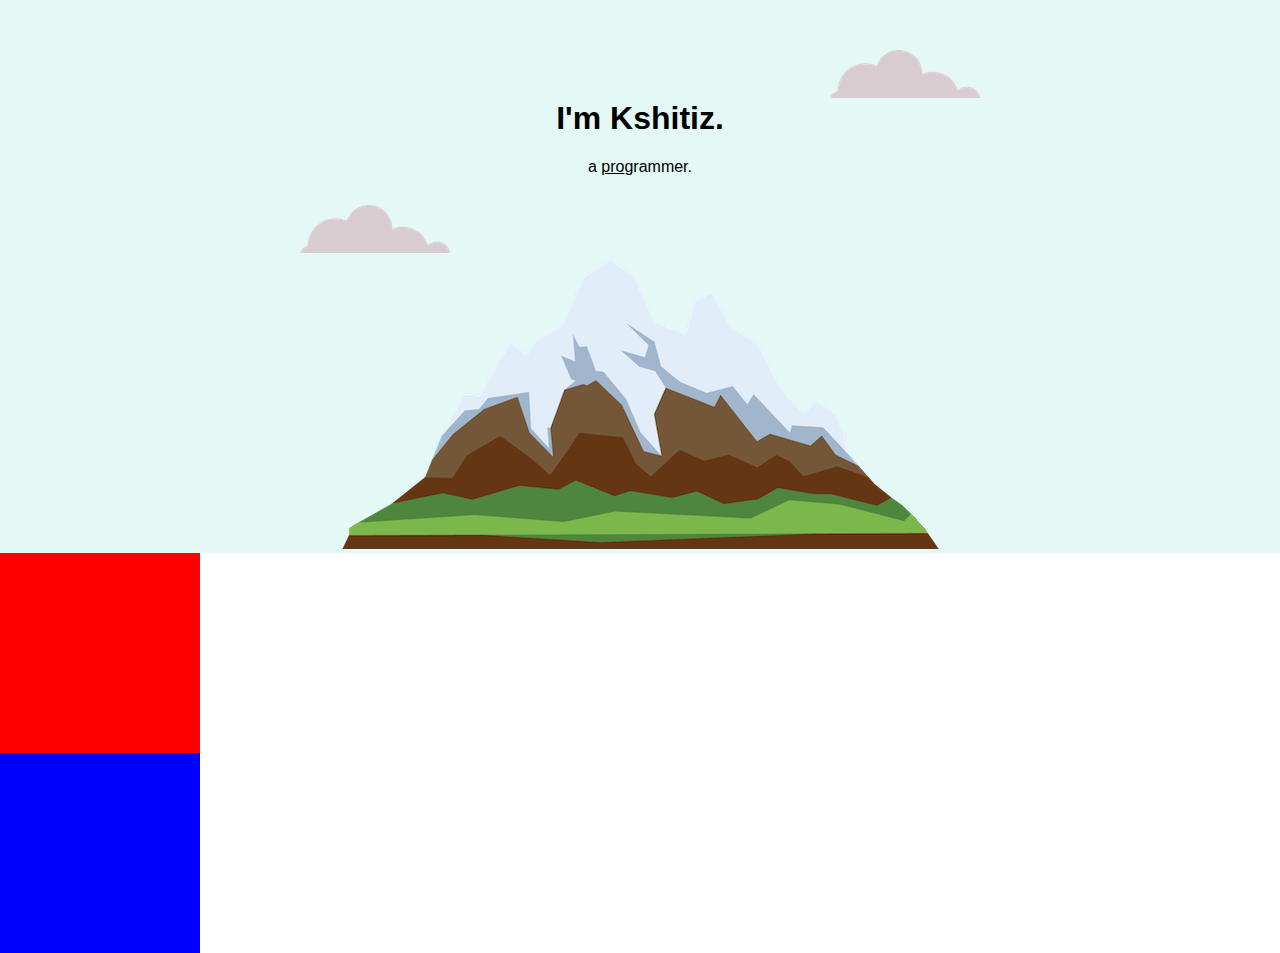
==== CSS-My Site/index.html @ 1b229135 "using ATOM" ====
<!DOCTYPE html>
<html lang="en" dir="ltr">

<head>
  <meta charset="utf-8">
  <title>Kshitiz__b</title>
  <link rel="stylesheet" href="css/styles.css">
  <link rel="icon" href="skull_custoji.ico">
</head>

<body>

  <div class="top_container">
    <img src="images/cloud.png" class="top-cloud" alt="cloud-img">
    <h1>I'm Kshitiz.</h1>
    <p>a <span class="pro">pro</span>grammer.</p>
    <img src="images/cloud.png" class="bottom-cloud" alt="cloud-img">
    <img src="images/mountain.png" alt="mountain-img">
  </div>

  <div class="middle_container">

  </div>

  <div class="bottom_container">

  </div>


</body>

</html>
---- CSS-My Site/css/styles.css ----
body {
  margin: 0;
  text-align: center;
  font-family: "Helvetica Neue", Helvetica, Arial, sans-serif;
}

h1 {
  margin-top: 0;

}

.top_container {
  background-color: #E4F9F5;
  position: relative;
  padding-top: 100px;

}

.middle_container {
  background-color: red;
  height: 200px;
  width: 200px;
}

.bottom_container {
  background-color: blue;
  height: 200px;
  width: 200px;
}

.pro {
  text-decoration: underline;
}

.top-cloud {
  position: absolute;
  right: 300px;
  top: 50px;

}

.bottom-cloud {
  position: absolute;
  left: 300px;
  bottom: 300px;

}
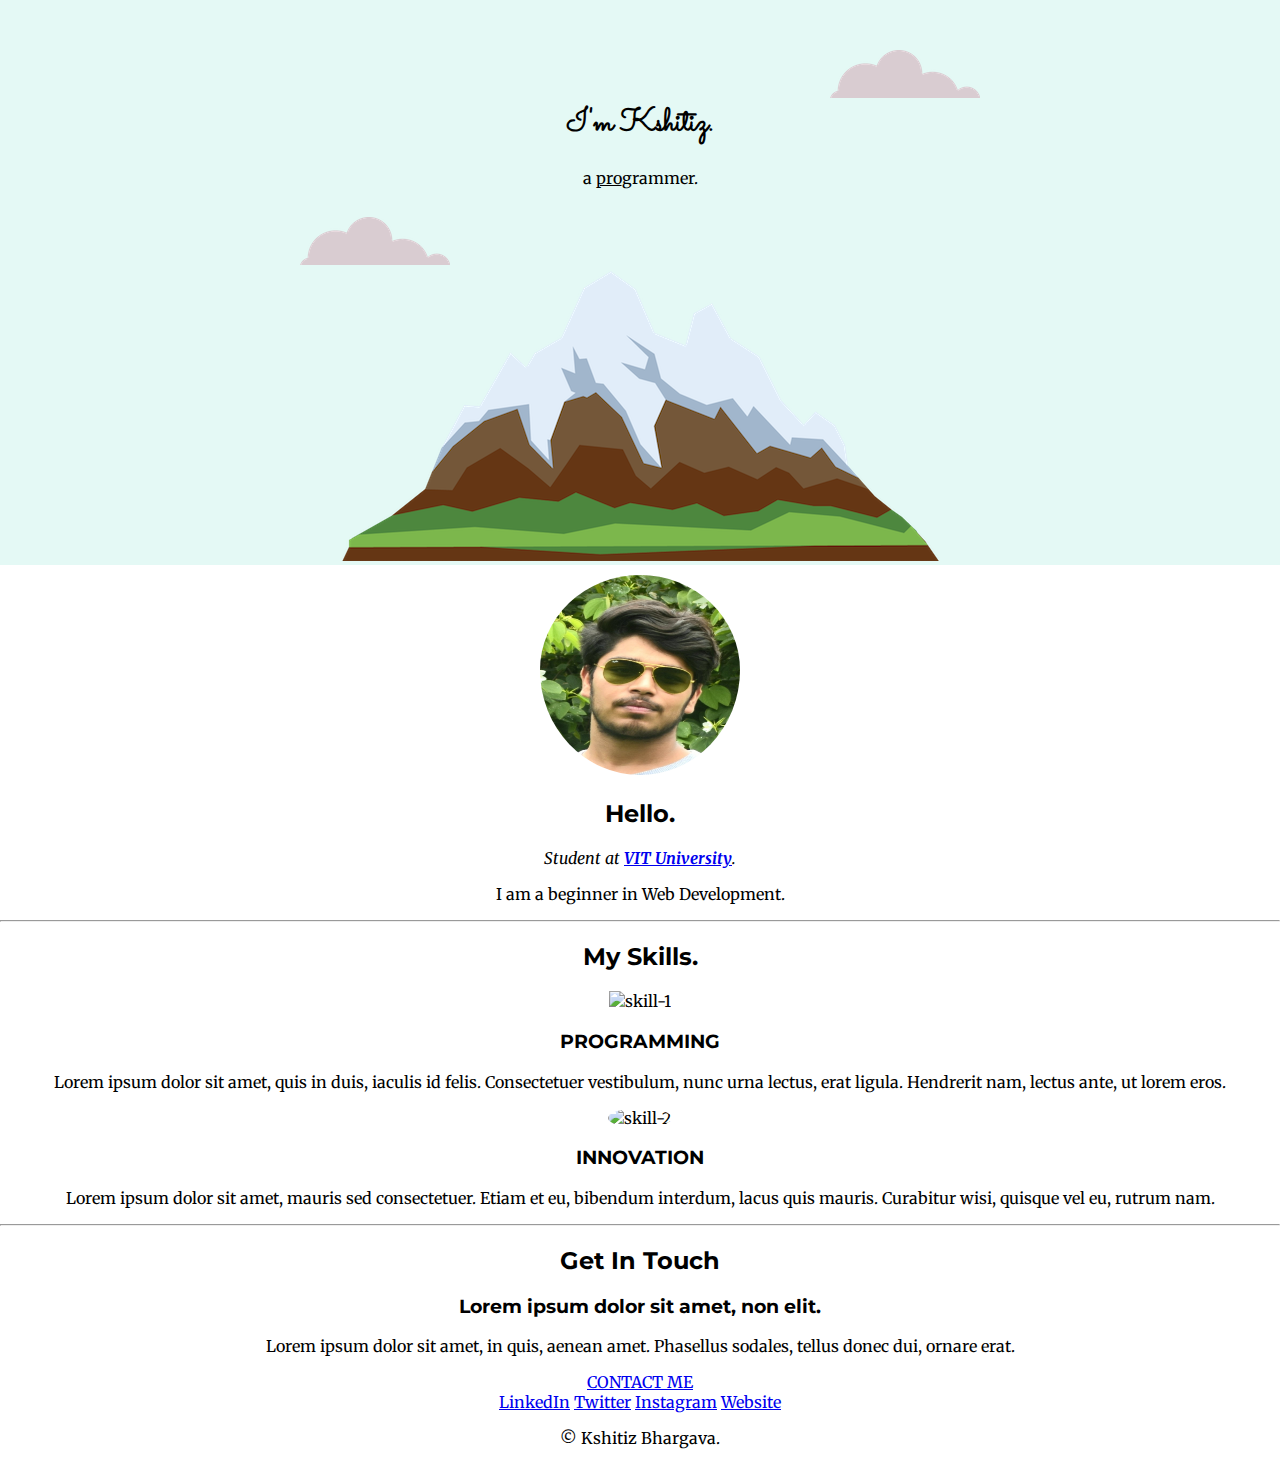
==== commit 60f5e587: "USING ATOM" ====
--- a/CSS-My Site/index.html
+++ b/CSS-My Site/index.html
@@ -6,6 +6,9 @@
   <title>Kshitiz__b</title>
   <link rel="stylesheet" href="css/styles.css">
   <link rel="icon" href="skull_custoji.ico">
+  <link rel="preconnect" href="https://fonts.googleapis.com">
+  <link rel="preconnect" href="https://fonts.gstatic.com" crossorigin>
+  <link href="https://fonts.googleapis.com/css2?family=Merriweather&family=Montserrat&family=Sacramento&display=swap" rel="stylesheet">
 </head>
 
 <body>
@@ -18,11 +21,45 @@
     <img src="images/mountain.png" alt="mountain-img">
   </div>
 
-  <div class="middle_container">
-
+  <div class="middle-container">
+    <div class="profile">
+      <img class="profile-photo" src="images\kshitiz1.jpg" alt="profile-photo" height="200" width="200">
+      <h2>Hello.</h2>
+      <p><em>Student at <strong><a href="https://vtop.vit.ac.in/vtop/open/page">VIT University</a></strong>.</em></p>
+      <p>I am a beginner in Web Development.</p>
+    </div>
+    <hr>
+    <div class="skills">
+      <h2>My Skills.</h2>
+      <div class="skill-row">
+        <img class="skill-1" src="https://media.giphy.com/media/juua9i2c2fA0AIp2iq/giphy.gif" alt="skill-1" height="300">
+        <h3>PROGRAMMING</h3>
+        <p>Lorem ipsum dolor sit amet, quis in duis, iaculis id felis. Consectetuer vestibulum, nunc urna lectus, erat ligula. Hendrerit nam, lectus ante, ut lorem eros.</p>
+      </div>
+      <div class="skill-row">
+        <img class="skill-2" src="https://media.giphy.com/media/26DoiqmYcxgFICb3G/giphy.gif" alt="skill-2" height="250">
+        <h3>INNOVATION</h3>
+        <p>Lorem ipsum dolor sit amet, mauris sed consectetuer. Etiam et eu, bibendum interdum, lacus quis mauris. Curabitur wisi, quisque vel eu, rutrum nam.</p>
+      </div>
+    </div>
+    <hr>
+    <div class="contact-me">
+      <h2>Get In Touch</h2>
+      <h3>Lorem ipsum dolor sit amet, non elit.</h3>
+      <p>Lorem ipsum dolor sit amet, in quis, aenean amet. Phasellus sodales, tellus donec dui, ornare erat.</p>
+      <a class="btn" href="kshitizb168@gmail.com">CONTACT ME</a>
+    </div>
   </div>
 
-  <div class="bottom_container">
+
+  <div class="bottom-container">
+    <a class="footer-link" href="https://www.linkedin.com/">LinkedIn</a>
+    <a class="footer-link" href="https://twitter.com/Kshitiz__b">Twitter</a>
+    <a class="footer-link" href="https://www.instagram.com/kshitiz__b/">Instagram</a>
+    <a class="footer-link" href="https://www.appbrewery.co/">Website</a>
+    <p>© Kshitiz Bhargava.</p>
+  </div>
+
 
   </div>
 
--- a/CSS-My Site/css/styles.css
+++ b/CSS-My Site/css/styles.css
@@ -1,31 +1,43 @@
 body {
   margin: 0;
   text-align: center;
-  font-family: "Helvetica Neue", Helvetica, Arial, sans-serif;
+  font-family: 'Merriweather', serif;
 }
 
 h1 {
   margin-top: 0;
+  font-family: 'Sacramento', cursive;
+}
 
+h2 {
+  font-family: 'Montserrat', sans-serif;
+}
+
+h3 {
+  font-family: 'Montserrat', sans-serif;
+}
+
+.profile-photo {
+  border-radius: 50%;
+  padding-top: 10px;
+}
+
+.skill-2 {
+  border-radius: 50%;
 }
 
 .top_container {
   background-color: #E4F9F5;
   position: relative;
   padding-top: 100px;
+}
+
+.middle_container {
 
 }
 
-.middle_container {
-  background-color: red;
-  height: 200px;
-  width: 200px;
-}
+.bottom_container {
 
-.bottom_container {
-  background-color: blue;
-  height: 200px;
-  width: 200px;
 }
 
 .pro {
@@ -36,12 +48,10 @@
   position: absolute;
   right: 300px;
   top: 50px;
-
 }
 
 .bottom-cloud {
   position: absolute;
   left: 300px;
   bottom: 300px;
-
 }
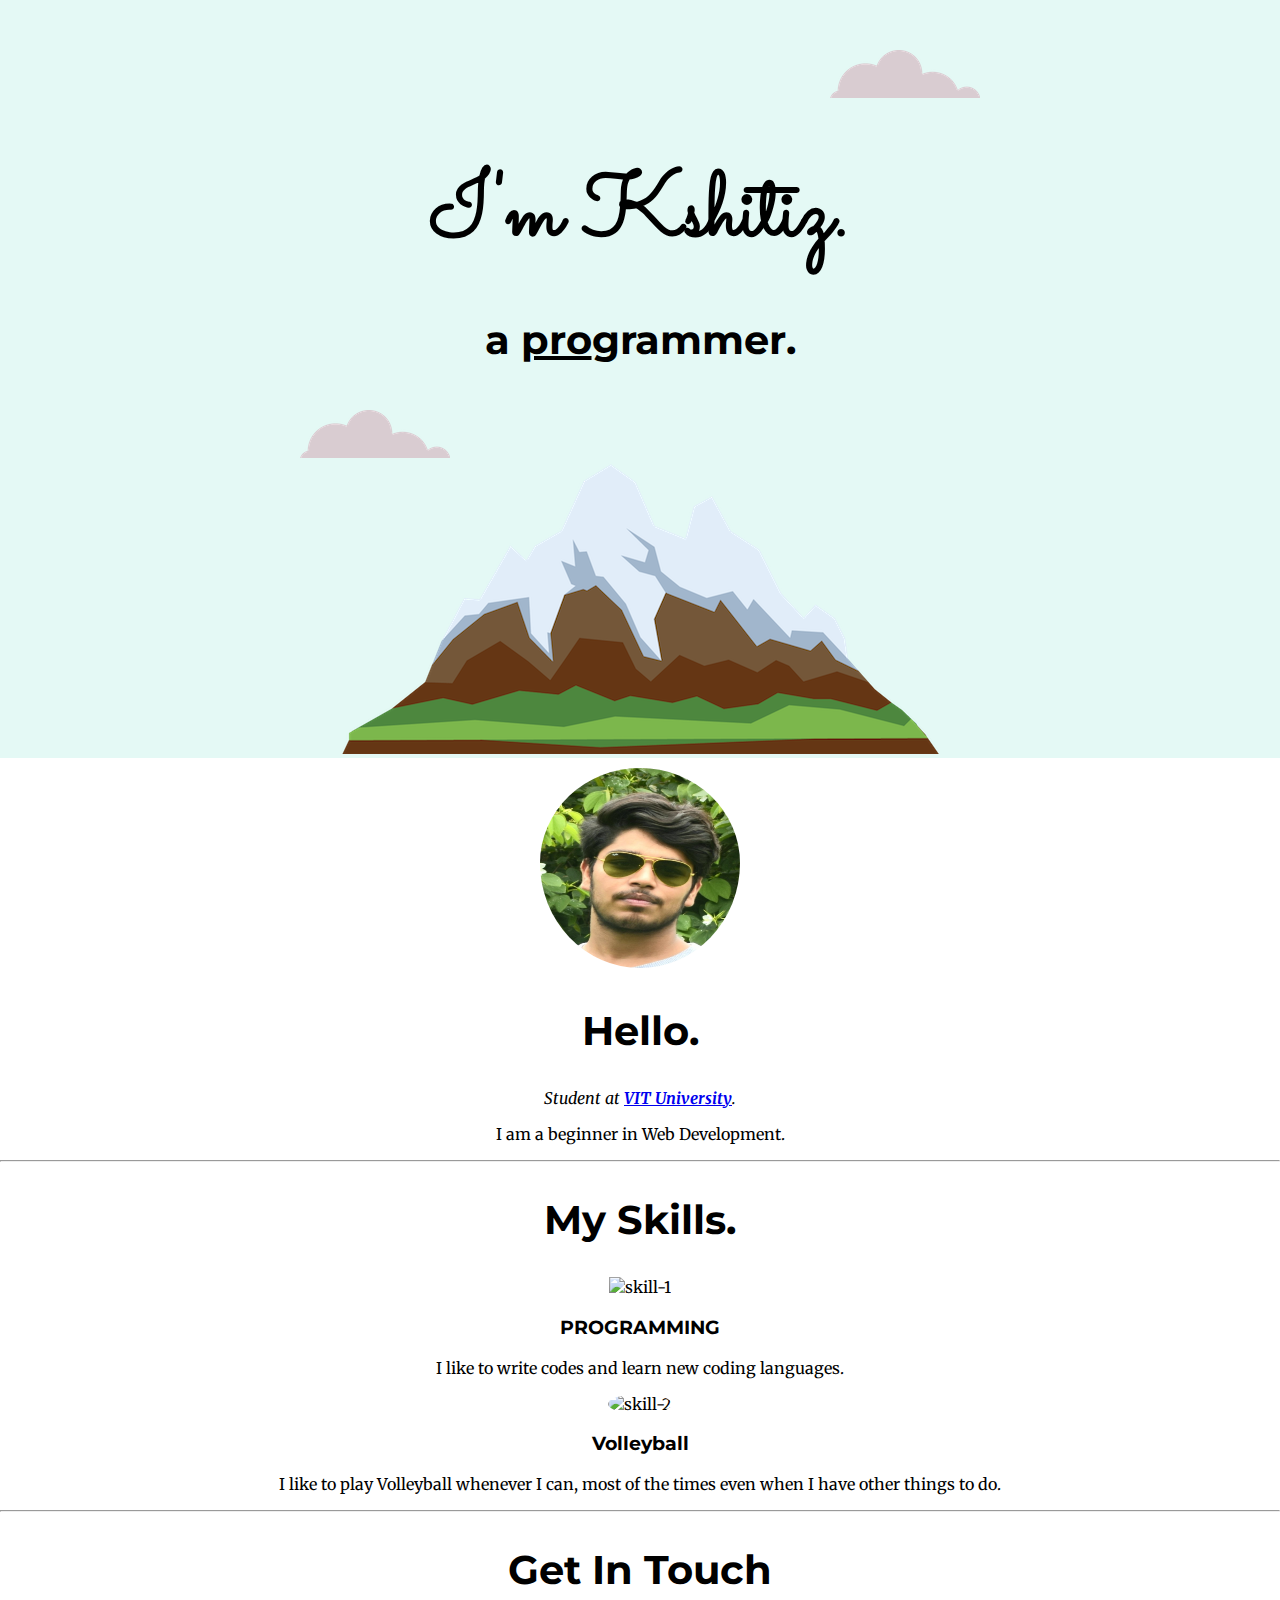
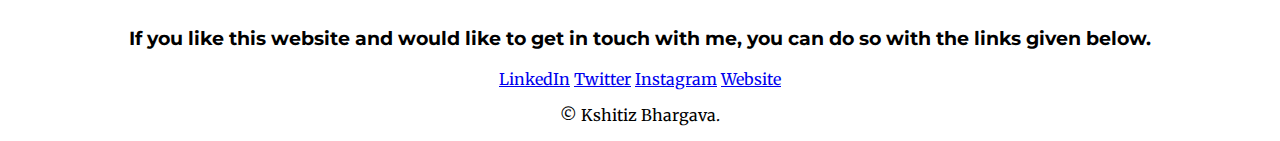
==== commit af3a7a0c: "using ATOM" ====
--- a/CSS-My Site/index.html
+++ b/CSS-My Site/index.html
@@ -16,7 +16,7 @@
   <div class="top_container">
     <img src="images/cloud.png" class="top-cloud" alt="cloud-img">
     <h1>I'm Kshitiz.</h1>
-    <p>a <span class="pro">pro</span>grammer.</p>
+    <h2>a <span class="pro">pro</span>grammer.</h2>
     <img src="images/cloud.png" class="bottom-cloud" alt="cloud-img">
     <img src="images/mountain.png" alt="mountain-img">
   </div>
@@ -34,29 +34,27 @@
       <div class="skill-row">
         <img class="skill-1" src="https://media.giphy.com/media/juua9i2c2fA0AIp2iq/giphy.gif" alt="skill-1" height="300">
         <h3>PROGRAMMING</h3>
-        <p>Lorem ipsum dolor sit amet, quis in duis, iaculis id felis. Consectetuer vestibulum, nunc urna lectus, erat ligula. Hendrerit nam, lectus ante, ut lorem eros.</p>
+        <p>I like to write codes and learn new coding languages.</p>
       </div>
       <div class="skill-row">
-        <img class="skill-2" src="https://media.giphy.com/media/26DoiqmYcxgFICb3G/giphy.gif" alt="skill-2" height="250">
-        <h3>INNOVATION</h3>
-        <p>Lorem ipsum dolor sit amet, mauris sed consectetuer. Etiam et eu, bibendum interdum, lacus quis mauris. Curabitur wisi, quisque vel eu, rutrum nam.</p>
+        <img class="skill-2" src="https://media.giphy.com/media/NfBQ73MtvPJS/giphy.gif" alt="skill-2" height="300">
+        <h3>Volleyball</h3>
+        <p>I like to play Volleyball whenever I can, most of the times even when I have other things to do.</p>
       </div>
     </div>
     <hr>
     <div class="contact-me">
       <h2>Get In Touch</h2>
-      <h3>Lorem ipsum dolor sit amet, non elit.</h3>
-      <p>Lorem ipsum dolor sit amet, in quis, aenean amet. Phasellus sodales, tellus donec dui, ornare erat.</p>
-      <a class="btn" href="kshitizb168@gmail.com">CONTACT ME</a>
+      <h3>If you like this website and would like to get in touch with me, you can do so with the links given below.</h3>
     </div>
   </div>
 
 
   <div class="bottom-container">
-    <a class="footer-link" href="https://www.linkedin.com/">LinkedIn</a>
+    <a class="footer-link" href="https://linkedin.com/in/kshitiz-bhargava-7476a2196">LinkedIn</a>
     <a class="footer-link" href="https://twitter.com/Kshitiz__b">Twitter</a>
     <a class="footer-link" href="https://www.instagram.com/kshitiz__b/">Instagram</a>
-    <a class="footer-link" href="https://www.appbrewery.co/">Website</a>
+    <a class="footer-link" href="https://kshitiz-b.github.io/CV/">Website</a>
     <p>© Kshitiz Bhargava.</p>
   </div>
 
--- a/CSS-My Site/css/styles.css
+++ b/CSS-My Site/css/styles.css
@@ -5,12 +5,14 @@
 }
 
 h1 {
-  margin-top: 0;
+  font-size: 5.625rem;    /* 16px = 100% = 1em. using rem is better than any other. */
+  margin: 50px auto 0 auto;
   font-family: 'Sacramento', cursive;
 }
 
 h2 {
   font-family: 'Montserrat', sans-serif;
+  font-size: 2.5rem;
 }
 
 h3 {
@@ -55,3 +57,8 @@
   left: 300px;
   bottom: 300px;
 }
+
+.footer-link:hover {
+  font-size: 1.3rem;
+  background-color: aqua;
+}
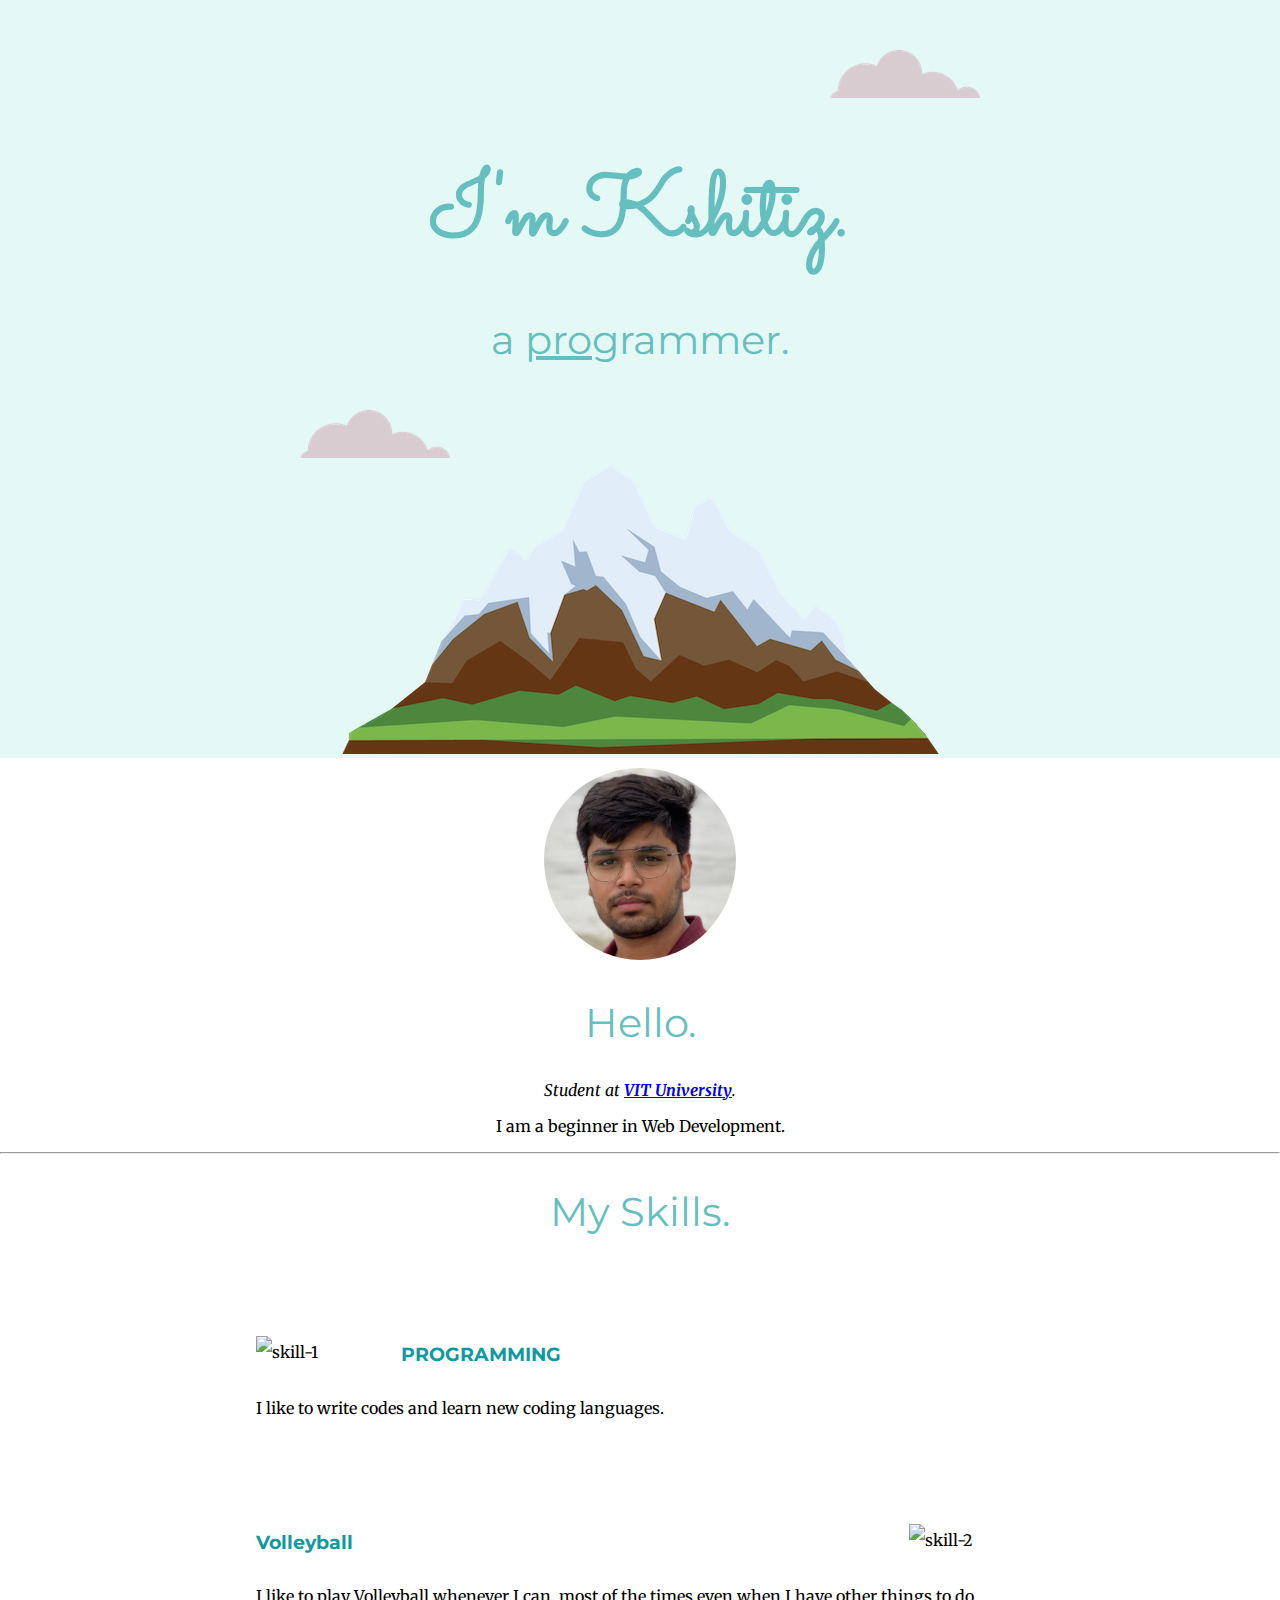
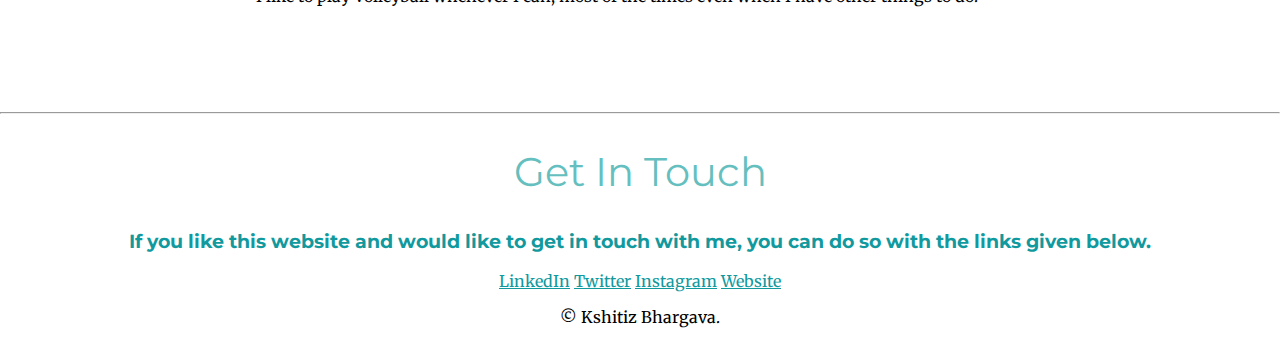
==== commit ca322184: "using ATOM" ====
--- a/CSS-My Site/index.html
+++ b/CSS-My Site/index.html
@@ -23,7 +23,7 @@
 
   <div class="middle-container">
     <div class="profile">
-      <img class="profile-photo" src="images\kshitiz1.jpg" alt="profile-photo" height="200" width="200">
+      <img class="profile-photo" src="images\kshitiz2-1.jpg" alt="profile-photo">
       <h2>Hello.</h2>
       <p><em>Student at <strong><a href="https://vtop.vit.ac.in/vtop/open/page">VIT University</a></strong>.</em></p>
       <p>I am a beginner in Web Development.</p>
@@ -32,12 +32,12 @@
     <div class="skills">
       <h2>My Skills.</h2>
       <div class="skill-row">
-        <img class="skill-1" src="https://media.giphy.com/media/juua9i2c2fA0AIp2iq/giphy.gif" alt="skill-1" height="300">
+        <img class="skill-1" src="https://media.giphy.com/media/5Lmn42BCOy99RaGRP7/giphy.gif" alt="skill-1">
         <h3>PROGRAMMING</h3>
         <p>I like to write codes and learn new coding languages.</p>
       </div>
       <div class="skill-row">
-        <img class="skill-2" src="https://media.giphy.com/media/NfBQ73MtvPJS/giphy.gif" alt="skill-2" height="300">
+        <img class="skill-2" src="https://media.giphy.com/media/JMdAmgOvSmQqdR8vnU/giphy.gif" alt="skill-2">
         <h3>Volleyball</h3>
         <p>I like to play Volleyball whenever I can, most of the times even when I have other things to do.</p>
       </div>
@@ -59,9 +59,6 @@
   </div>
 
 
-  </div>
-
-
 </body>
 
 </html>
--- a/CSS-My Site/css/styles.css
+++ b/CSS-My Site/css/styles.css
@@ -5,27 +5,41 @@
 }
 
 h1 {
-  font-size: 5.625rem;    /* 16px = 100% = 1em. using rem is better than any other. */
+  font-size: 5.625rem;
+  /* 16px = 100% = 1em. using rem is better than any other. */
   margin: 50px auto 0 auto;
   font-family: 'Sacramento', cursive;
+  color: #66BFBF;
 }
 
 h2 {
   font-family: 'Montserrat', sans-serif;
   font-size: 2.5rem;
+  color: #66BFBF;
+  font-weight: normal;
 }
 
 h3 {
   font-family: 'Montserrat', sans-serif;
+  color: #11999E;
 }
 
 .profile-photo {
+  width: 15%;
   border-radius: 50%;
   padding-top: 10px;
 }
 
+.skill-1 {
+  width: 15%;
+  float: left;
+  margin-right: 30px;
+}
+
 .skill-2 {
-  border-radius: 50%;
+  width: 15%;
+  float: right;
+  margin-left: 30px;
 }
 
 .top_container {
@@ -34,12 +48,15 @@
   padding-top: 100px;
 }
 
-.middle_container {
+.middle_container {}
 
-}
+.bottom_container {}
 
-.bottom_container {
-
+.skill-row {
+  width: 60%;
+  margin: 100px auto 100px auto;
+  text-align: left;
+  line-height: 2;
 }
 
 .pro {
@@ -58,7 +75,6 @@
   bottom: 300px;
 }
 
-.footer-link:hover {
-  font-size: 1.3rem;
-  background-color: aqua;
+.footer-link {
+  color: #11999E;
 }
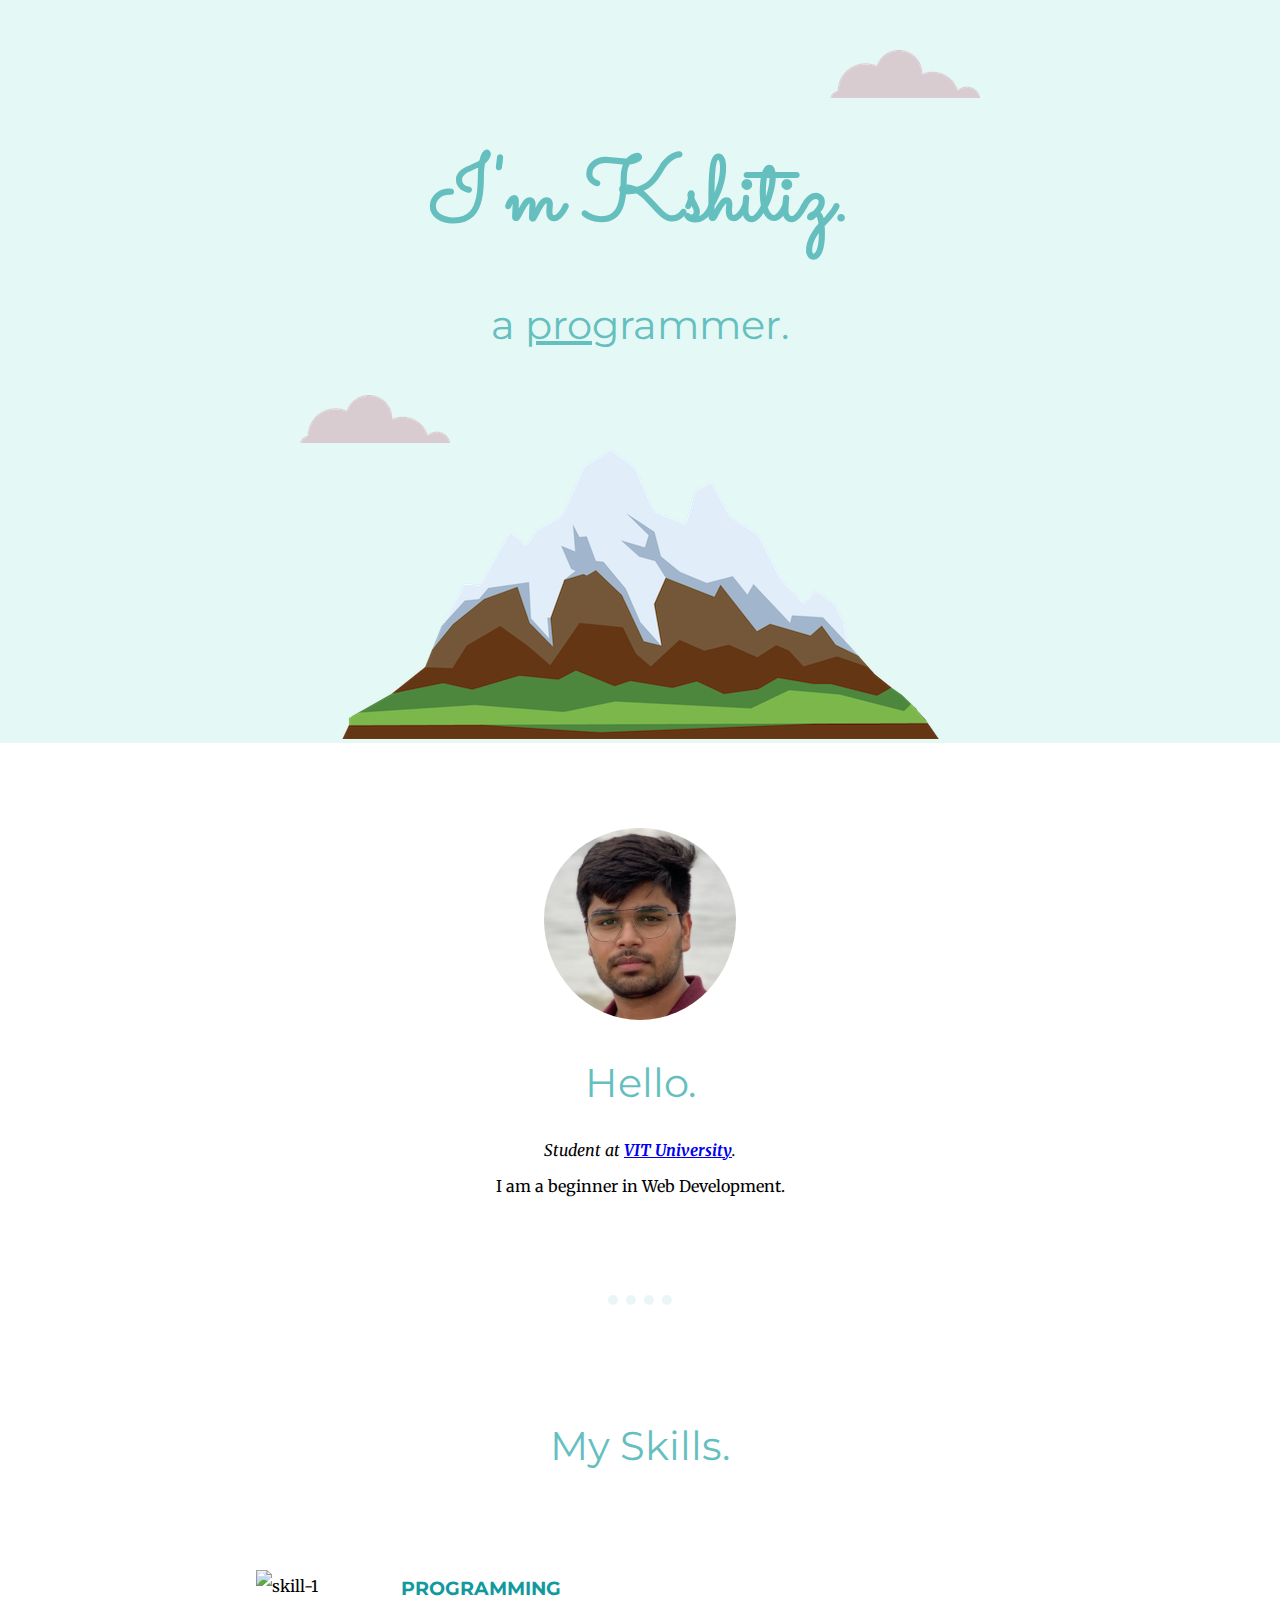
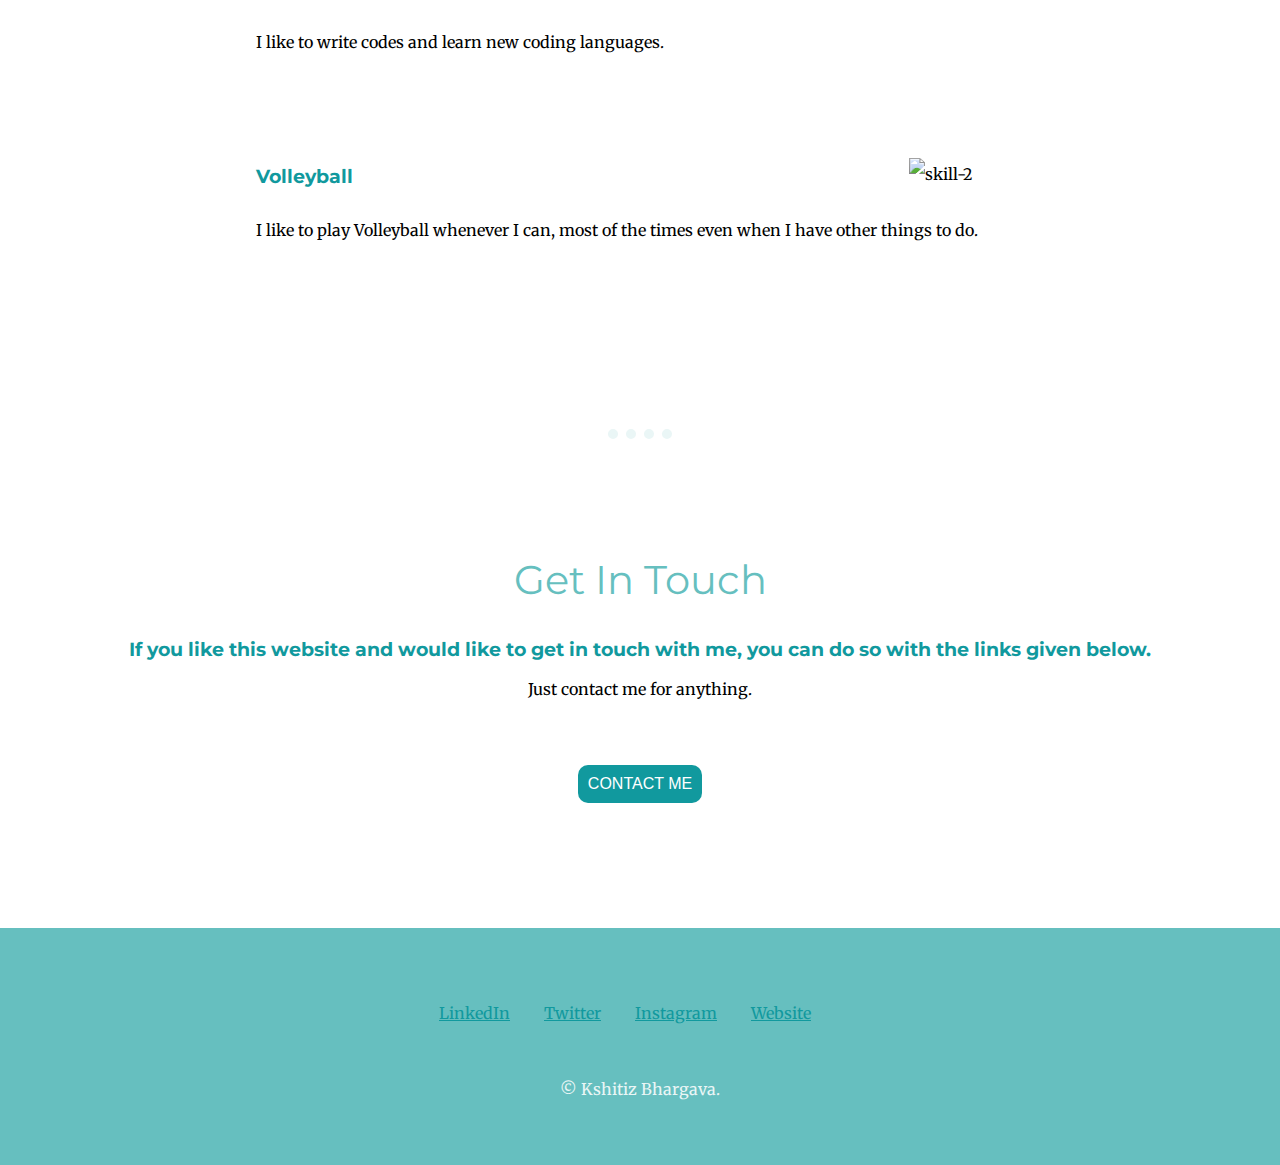
==== commit 2935e421: "using ATOM" ====
--- a/CSS-My Site/index.html
+++ b/CSS-My Site/index.html
@@ -34,18 +34,20 @@
       <div class="skill-row">
         <img class="skill-1" src="https://media.giphy.com/media/5Lmn42BCOy99RaGRP7/giphy.gif" alt="skill-1">
         <h3>PROGRAMMING</h3>
-        <p>I like to write codes and learn new coding languages.</p>
+        <p class="skill1-description">I like to write codes and learn new coding languages.</p>
       </div>
       <div class="skill-row">
         <img class="skill-2" src="https://media.giphy.com/media/JMdAmgOvSmQqdR8vnU/giphy.gif" alt="skill-2">
         <h3>Volleyball</h3>
-        <p>I like to play Volleyball whenever I can, most of the times even when I have other things to do.</p>
+        <p class="skill2-description">I like to play Volleyball whenever I can, most of the times even when I have other things to do.</p>
       </div>
     </div>
     <hr>
     <div class="contact-me">
       <h2>Get In Touch</h2>
       <h3>If you like this website and would like to get in touch with me, you can do so with the links given below.</h3>
+      <p>Just contact me for anything.</p>
+      <button class="button" type="button" name="button">CONTACT ME</button>
     </div>
   </div>
 
@@ -55,7 +57,7 @@
     <a class="footer-link" href="https://twitter.com/Kshitiz__b">Twitter</a>
     <a class="footer-link" href="https://www.instagram.com/kshitiz__b/">Instagram</a>
     <a class="footer-link" href="https://kshitiz-b.github.io/CV/">Website</a>
-    <p>© Kshitiz Bhargava.</p>
+    <p class="copyright">© Kshitiz Bhargava.</p>
   </div>
 
 
--- a/CSS-My Site/css/styles.css
+++ b/CSS-My Site/css/styles.css
@@ -3,6 +3,8 @@
   text-align: center;
   font-family: 'Merriweather', serif;
 }
+
+div {}
 
 h1 {
   font-size: 5.625rem;
@@ -10,6 +12,7 @@
   margin: 50px auto 0 auto;
   font-family: 'Sacramento', cursive;
   color: #66BFBF;
+  padding-top: 10px;
 }
 
 h2 {
@@ -24,10 +27,22 @@
   color: #11999E;
 }
 
+hr {
+  color: #EAF6F6;
+  border-width: 10px;
+  width: 5%;
+  border-style: none none dotted none;
+}
+
 .profile-photo {
   width: 15%;
   border-radius: 50%;
   padding-top: 10px;
+}
+
+.profile {
+  padding-top: 75px;
+  padding-bottom: 75px;
 }
 
 .skill-1 {
@@ -45,18 +60,27 @@
 .top_container {
   background-color: #E4F9F5;
   position: relative;
-  padding-top: 100px;
+  padding-top: 75px;
 }
 
-.middle_container {}
+.middle-container {}
 
-.bottom_container {}
+.bottom-container {
+  background-color: #66BFBF;
+  padding-top: 75px;
+  padding-bottom: 50px;
+}
 
 .skill-row {
   width: 60%;
   margin: 100px auto 100px auto;
   text-align: left;
   line-height: 2;
+}
+
+.skills {
+  padding-top: 75px;
+  padding-bottom: 75px;
 }
 
 .pro {
@@ -75,6 +99,37 @@
   bottom: 300px;
 }
 
+.contact-me {
+  padding-top: 75px;
+  padding-bottom: 75px;
+}
+
+.button {
+  padding: 15px 10px 15px 10px;
+  background-color: #11999E;
+  color: white;
+  border: 0;
+  line-height: 0.5;
+  font-size: 1rem;
+  text-align: center;
+  margin: 50px 0 50px 0;
+  border-radius: 10px;
+}
+
+.button:hover {
+  background-color: #66BFBF;
+}
+
+
+
 .footer-link {
   color: #11999E;
+  padding-right: 30px;
+  padding-top: 20px;
+  padding-bottom: 20px;
 }
+
+.copyright {
+  color: #EAF6F6;
+  padding-top: 40px;
+}
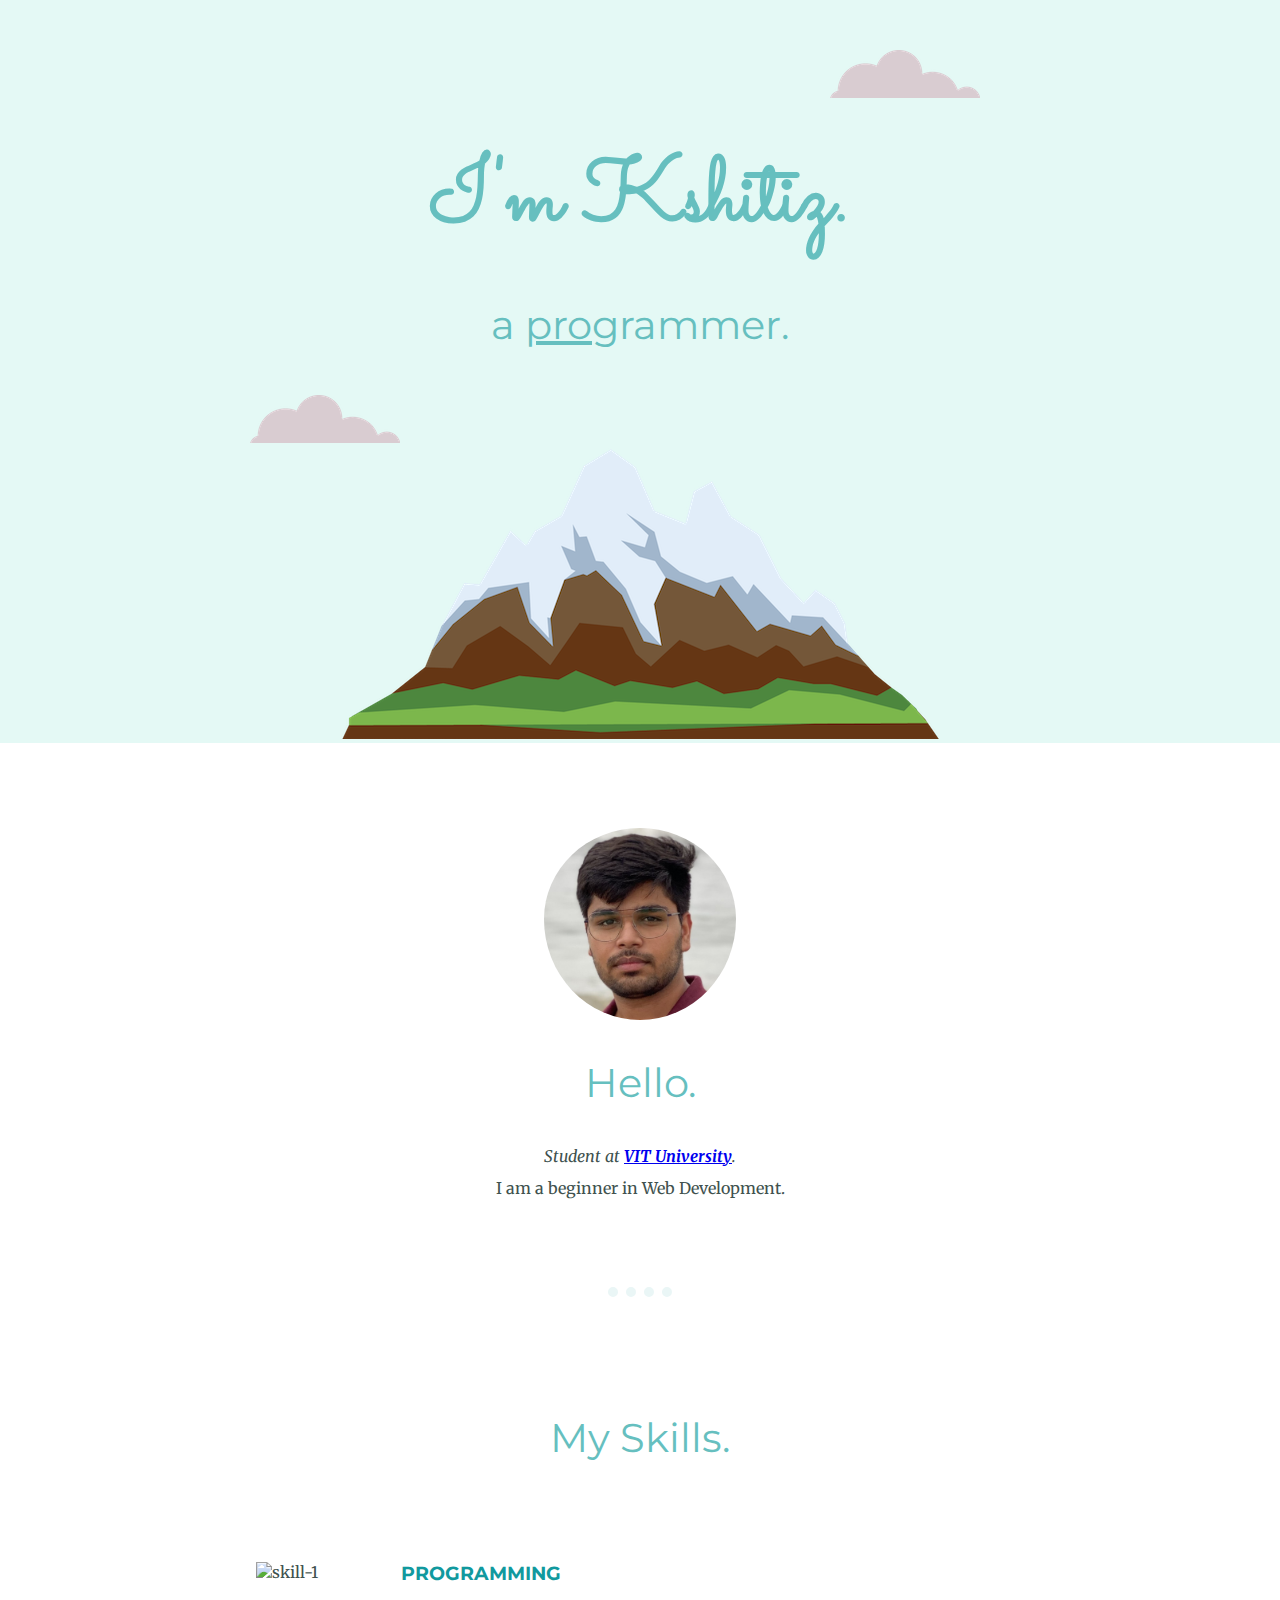
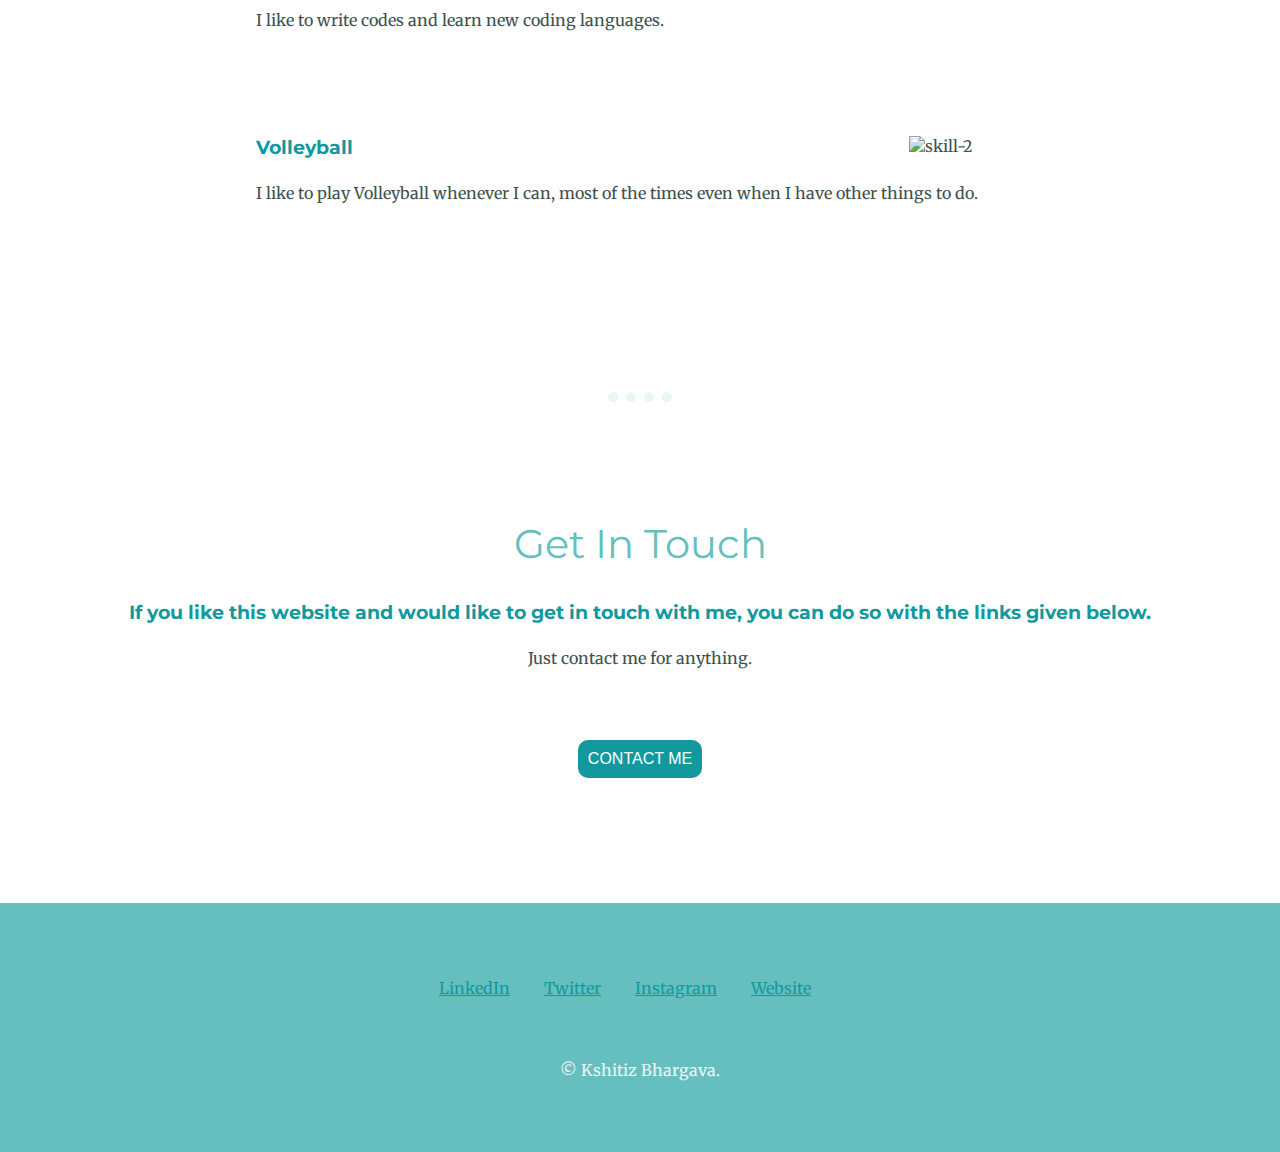
==== commit 2fd599ab: "using ATOM" ====
--- a/CSS-My Site/index.html
+++ b/CSS-My Site/index.html
@@ -25,8 +25,8 @@
     <div class="profile">
       <img class="profile-photo" src="images\kshitiz2-1.jpg" alt="profile-photo">
       <h2>Hello.</h2>
-      <p><em>Student at <strong><a href="https://vtop.vit.ac.in/vtop/open/page">VIT University</a></strong>.</em></p>
-      <p>I am a beginner in Web Development.</p>
+      <p class="intro"><em>Student at <strong><a href="https://vtop.vit.ac.in/vtop/open/page">VIT University</a></strong>.</em></p>
+      <p class="intro">I am a beginner in Web Development.</p>
     </div>
     <hr>
     <div class="skills">
@@ -53,7 +53,7 @@
 
 
   <div class="bottom-container">
-    <a class="footer-link" href="https://linkedin.com/in/kshitiz-bhargava-7476a2196">LinkedIn</a>
+    <a class="footer-link" href="https://linkedin.com/in/kshitiz-bhargava">LinkedIn</a>
     <a class="footer-link" href="https://twitter.com/Kshitiz__b">Twitter</a>
     <a class="footer-link" href="https://www.instagram.com/kshitiz__b/">Instagram</a>
     <a class="footer-link" href="https://kshitiz-b.github.io/CV/">Website</a>
--- a/CSS-My Site/css/styles.css
+++ b/CSS-My Site/css/styles.css
@@ -1,4 +1,5 @@
 body {
+  color: #40514E;
   margin: 0;
   text-align: center;
   font-family: 'Merriweather', serif;
@@ -34,6 +35,10 @@
   border-style: none none dotted none;
 }
 
+p{
+  line-height: 2;
+}
+
 .profile-photo {
   width: 15%;
   border-radius: 50%;
@@ -43,6 +48,11 @@
 .profile {
   padding-top: 75px;
   padding-bottom: 75px;
+}
+
+.intro{
+  width: 30%;
+  margin: auto;
 }
 
 .skill-1 {
@@ -75,7 +85,7 @@
   width: 60%;
   margin: 100px auto 100px auto;
   text-align: left;
-  line-height: 2;
+
 }
 
 .skills {
@@ -95,7 +105,7 @@
 
 .bottom-cloud {
   position: absolute;
-  left: 300px;
+  left: 250px;
   bottom: 300px;
 }
 
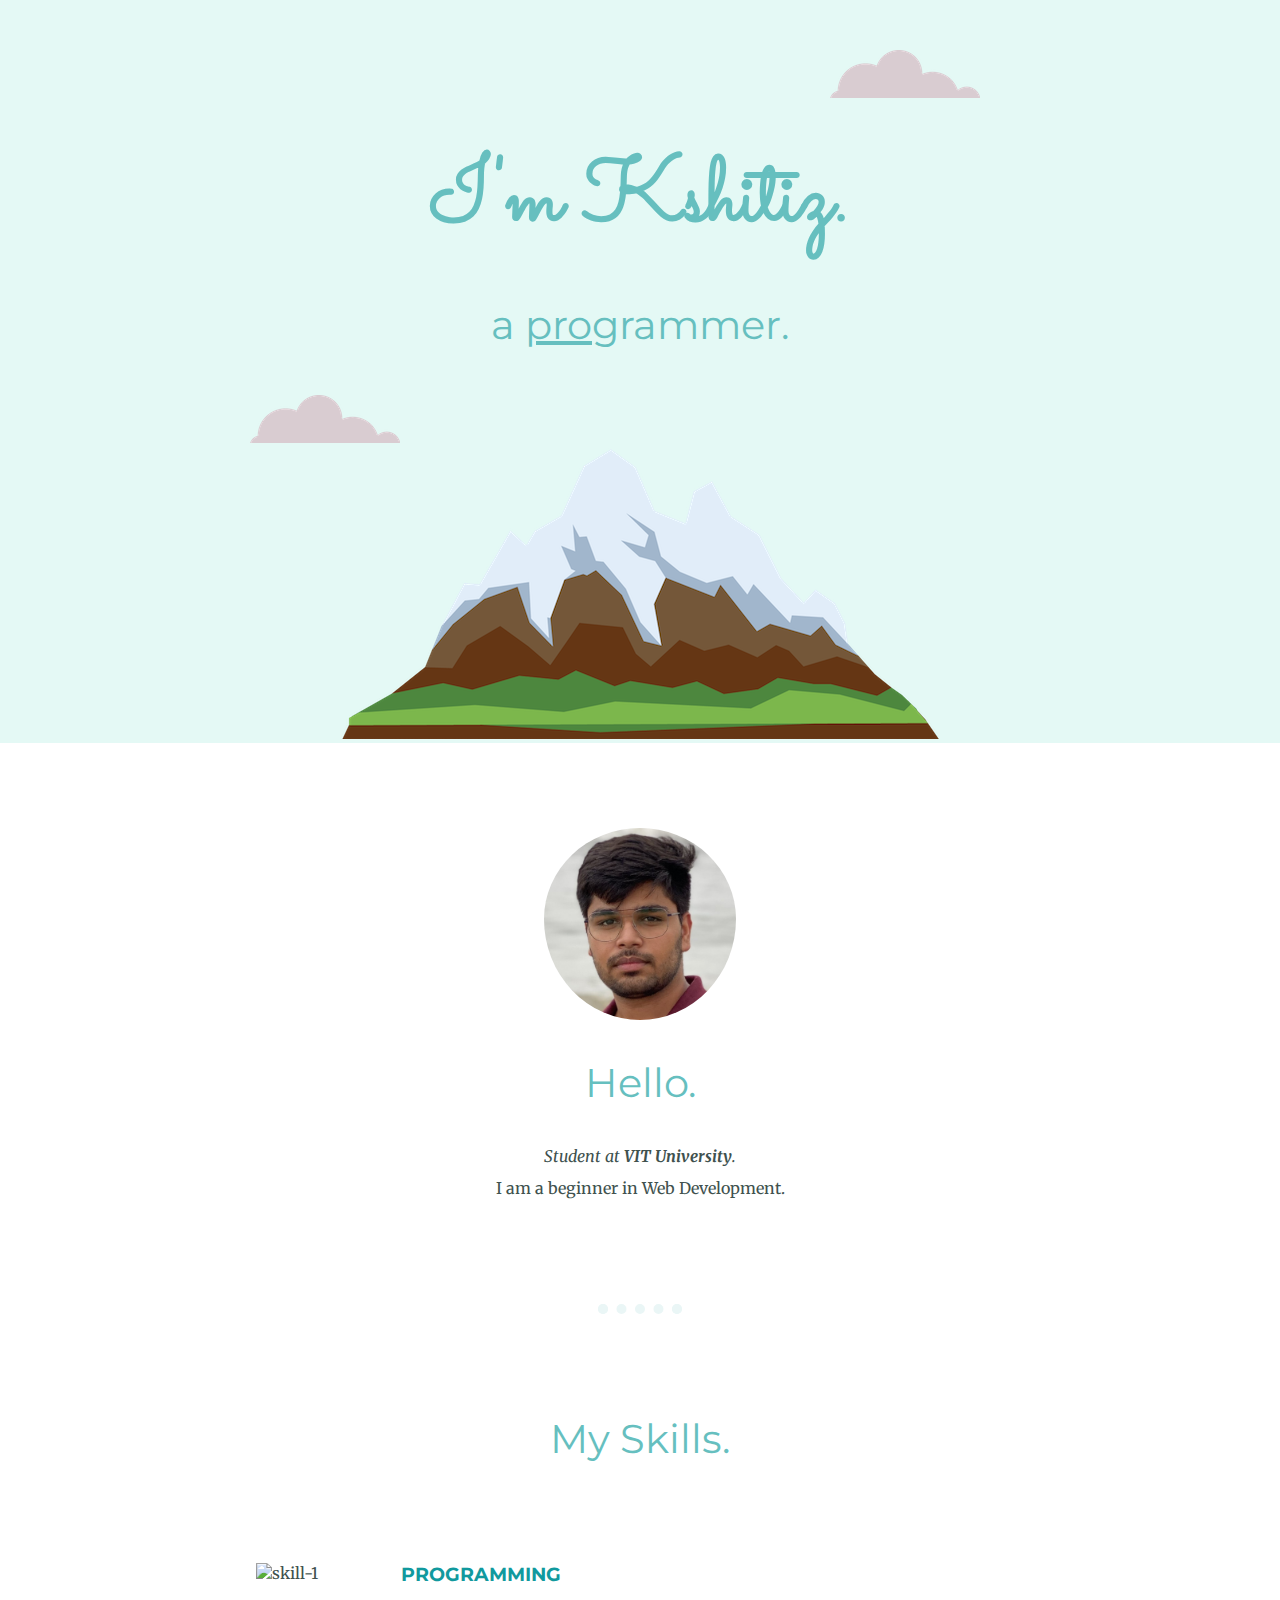
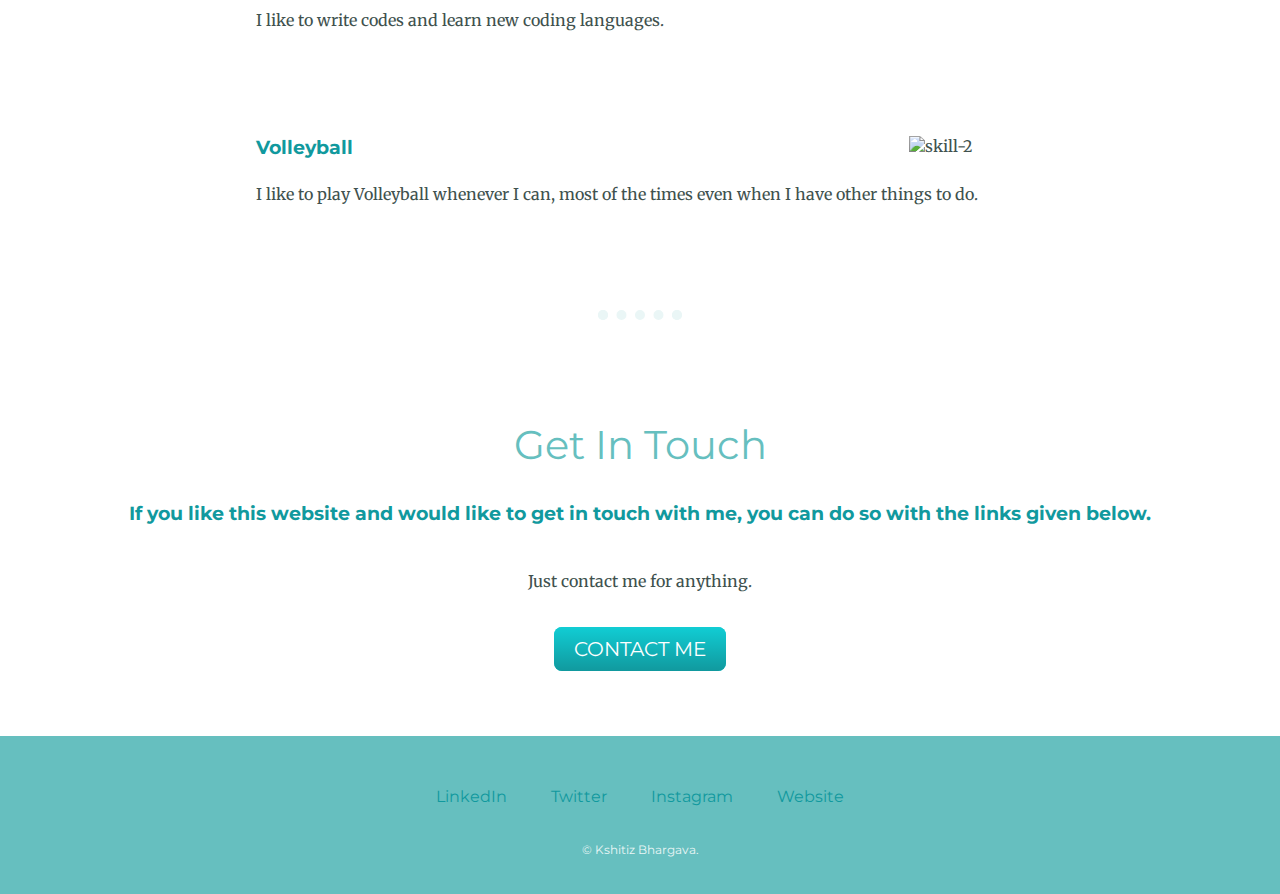
==== commit 61466b4c: "using ATOM" ====
--- a/CSS-My Site/index.html
+++ b/CSS-My Site/index.html
@@ -25,7 +25,7 @@
     <div class="profile">
       <img class="profile-photo" src="images\kshitiz2-1.jpg" alt="profile-photo">
       <h2>Hello.</h2>
-      <p class="intro"><em>Student at <strong><a href="https://vtop.vit.ac.in/vtop/open/page">VIT University</a></strong>.</em></p>
+      <p class="intro"><em>Student at <strong>VIT University</strong>.</em></p>
       <p class="intro">I am a beginner in Web Development.</p>
     </div>
     <hr>
@@ -46,8 +46,8 @@
     <div class="contact-me">
       <h2>Get In Touch</h2>
       <h3>If you like this website and would like to get in touch with me, you can do so with the links given below.</h3>
-      <p>Just contact me for anything.</p>
-      <button class="button" type="button" name="button">CONTACT ME</button>
+      <p class="contact-message">Just contact me for anything.</p>
+      <a class="btn" href="mailto:kshitizb168@gmail.com">CONTACT ME</a>
     </div>
   </div>
 
--- a/CSS-My Site/css/styles.css
+++ b/CSS-My Site/css/styles.css
@@ -4,8 +4,6 @@
   text-align: center;
   font-family: 'Merriweather', serif;
 }
-
-div {}
 
 h1 {
   font-size: 5.625rem;
@@ -29,10 +27,13 @@
 }
 
 hr {
-  color: #EAF6F6;
-  border-width: 10px;
+  /*color: #EAF6F6;*/
+  /*border-width: 10px;*/
   width: 5%;
-  border-style: none none dotted none;
+  /*border-style: none none dotted none;*/
+  border: dotted #EAF6F6 10px;
+  border-bottom: none;
+  margin: 100px auto;
 }
 
 p{
@@ -47,7 +48,7 @@
 
 .profile {
   padding-top: 75px;
-  padding-bottom: 75px;
+  /*padding-bottom: 75px;*/
 }
 
 .intro{
@@ -77,21 +78,20 @@
 
 .bottom-container {
   background-color: #66BFBF;
-  padding-top: 75px;
-  padding-bottom: 50px;
+  padding: 50px 0 20px;
 }
 
 .skill-row {
   width: 60%;
-  margin: 100px auto 100px auto;
+  margin: 100px auto;
   text-align: left;
 
 }
 
-.skills {
+/*.skills {
   padding-top: 75px;
   padding-bottom: 75px;
-}
+}*/
 
 .pro {
   text-decoration: underline;
@@ -110,36 +110,55 @@
 }
 
 .contact-me {
-  padding-top: 75px;
+  /*padding-top: 75px;*/
   padding-bottom: 75px;
 }
 
-.button {
-  padding: 15px 10px 15px 10px;
-  background-color: #11999E;
-  color: white;
-  border: 0;
-  line-height: 0.5;
-  font-size: 1rem;
-  text-align: center;
-  margin: 50px 0 50px 0;
-  border-radius: 10px;
+.btn {
+  background: #11cdd4;
+  background-image: -webkit-linear-gradient(top, #11cdd4, #11999e);
+  background-image: -moz-linear-gradient(top, #11cdd4, #11999e);
+  background-image: -ms-linear-gradient(top, #11cdd4, #11999e);
+  background-image: -o-linear-gradient(top, #11cdd4, #11999e);
+  background-image: linear-gradient(to bottom, #11cdd4, #11999e);
+  -webkit-border-radius: 8;
+  -moz-border-radius: 8;
+  border-radius: 8px;
+  font-family: 'Montserrat', sans-serif;
+  color: #ffffff;
+  font-size: 20px;
+  padding: 10px 20px 10px 20px;
+  text-decoration: none;
 }
 
-.button:hover {
-  background-color: #66BFBF;
+.btn:hover {
+  background: #30e3cb;
+  background-image: -webkit-linear-gradient(top, #30e3cb, #2bc4ad);
+  background-image: -moz-linear-gradient(top, #30e3cb, #2bc4ad);
+  background-image: -ms-linear-gradient(top, #30e3cb, #2bc4ad);
+  background-image: -o-linear-gradient(top, #30e3cb, #2bc4ad);
+  background-image: linear-gradient(to bottom, #30e3cb, #2bc4ad);
+  text-decoration: none;
 }
 
+.contact-message{
+  width: 50%;
+  margin: 40px auto 40px;
+}
 
-
-.footer-link {
+a {
   color: #11999E;
-  padding-right: 30px;
-  padding-top: 20px;
-  padding-bottom: 20px;
+  margin: 10px 20px;
+  font-family: 'Montserrat', sans-serif;
+  text-decoration: none;
+}
+a:hover {
+  color: #EAF6F6;
 }
 
 .copyright {
   color: #EAF6F6;
-  padding-top: 40px;
+  padding: 20px 0 0;
+  font-family: 'Montserrat', sans-serif;
+  font-size: 0.75rem;
 }
